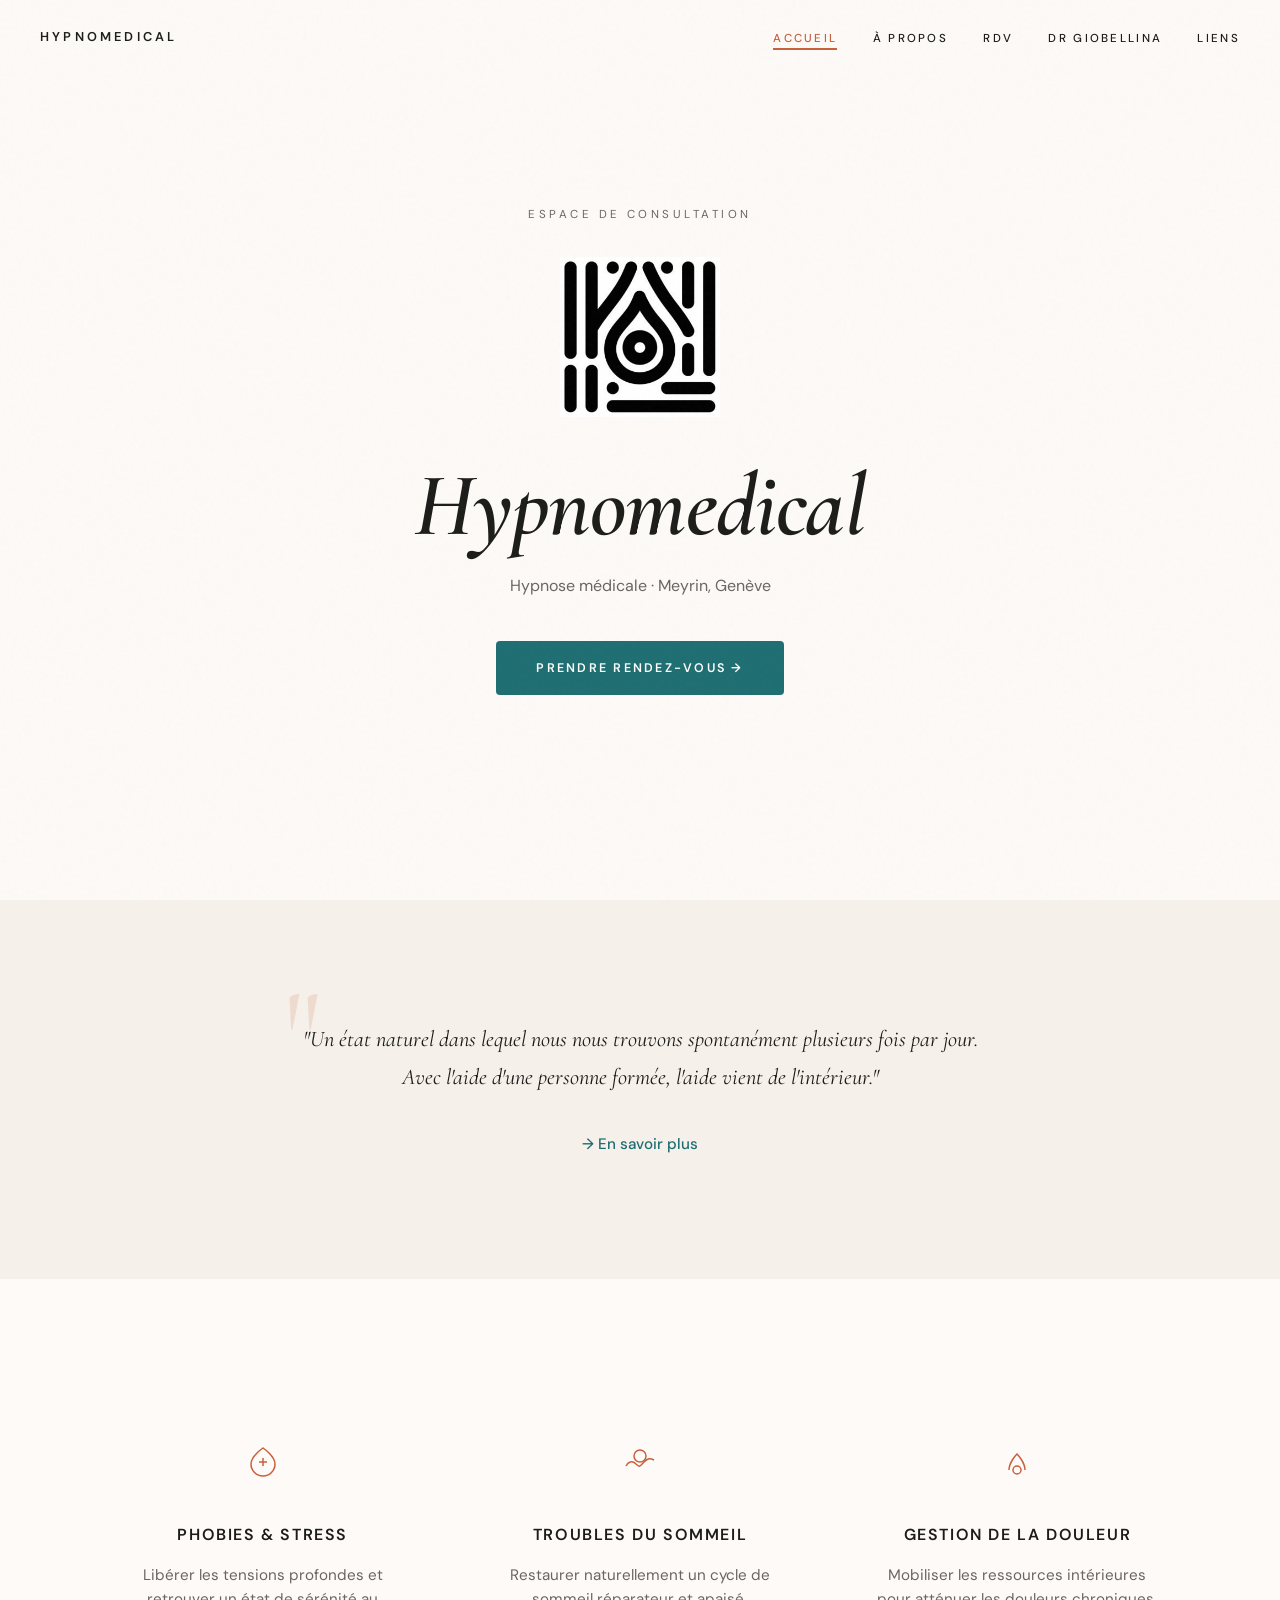
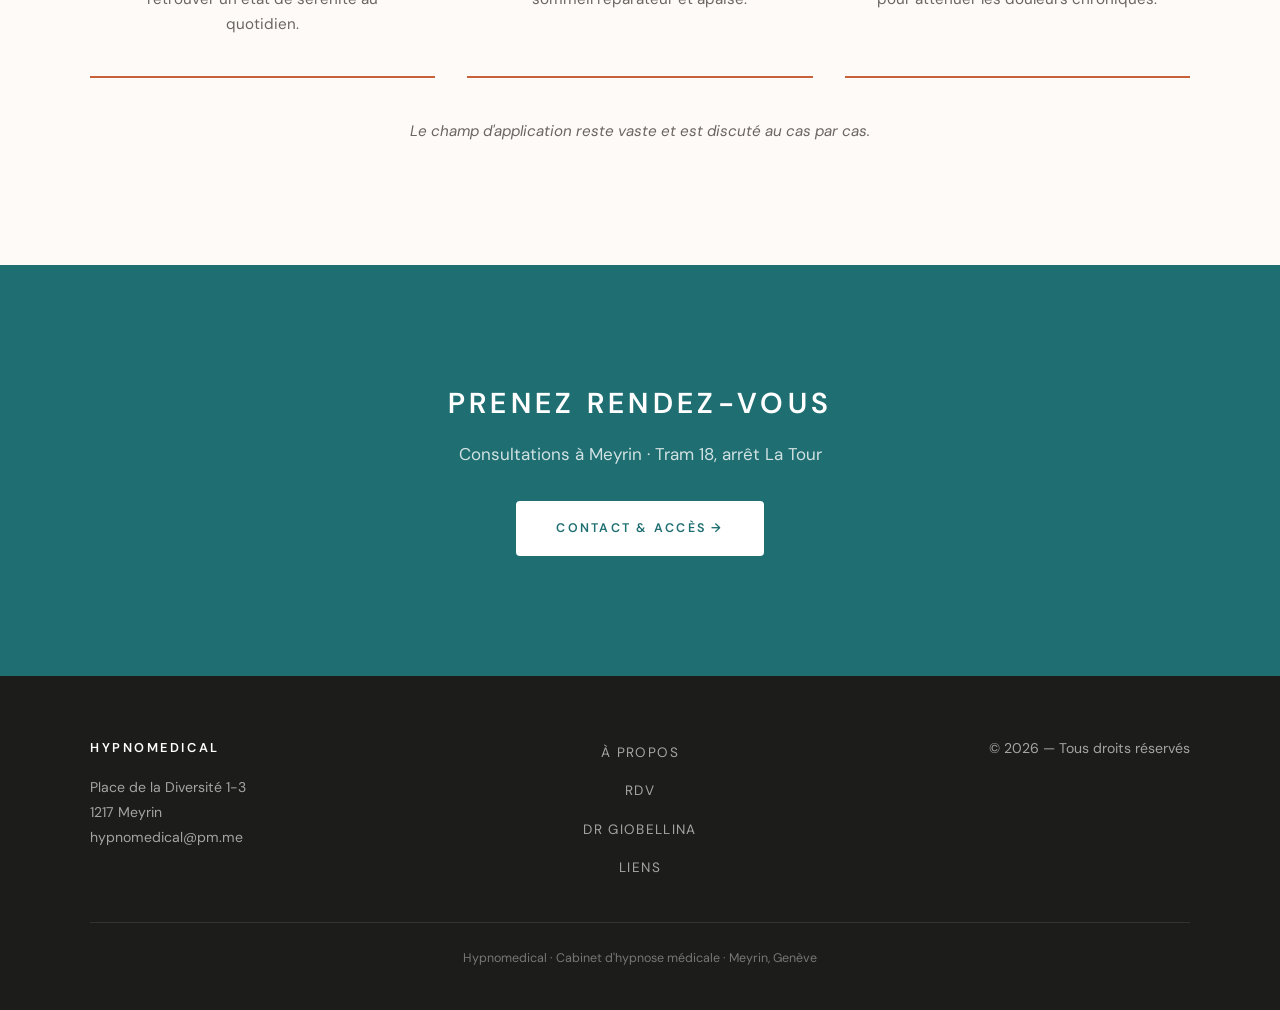
==== index.html @ f83055d2 "Initial commit — site HYPNOMEDICAL v2 5 pages HTML/CSS/JS : accueil, à propos, rdv, dr giobellina, l" ====
<!DOCTYPE html>
<html lang="fr">
<head>
  <meta charset="UTF-8">
  <meta name="viewport" content="width=device-width, initial-scale=1.0">
  <title>Hypnomedical — Cabinet d'hypnose médicale à Meyrin (Genève)</title>
  <meta name="description" content="Cabinet d'hypnose médicale du Dr Giobellina à Meyrin, Genève. Consultations pour adultes et enfants — phobies, stress, sommeil, douleur.">
  <link rel="preconnect" href="https://fonts.googleapis.com">
  <link rel="preconnect" href="https://fonts.gstatic.com" crossorigin>
  <link href="https://fonts.googleapis.com/css2?family=Cormorant+Garamond:ital,wght@0,400;0,600;1,400;1,600&family=DM+Sans:wght@400;500;600&display=swap" rel="stylesheet">
  <link rel="stylesheet" href="css/style.css">
</head>
<body class="page-transition">

  <!-- Custom cursor -->
  <div class="cursor-dot"></div>

  <!-- NAVBAR -->
  <nav class="navbar">
    <div class="navbar-inner">
      <a href="index.html" class="nav-brand">Hypnomedical</a>
      <button class="hamburger" aria-label="Menu">
        <span></span><span></span><span></span>
      </button>
      <ul class="nav-links">
        <li><a href="index.html">Accueil</a></li>
        <li><a href="a-propos.html">À propos</a></li>
        <li><a href="rdv.html">RDV</a></li>
        <li><a href="dr-giobellina.html">Dr Giobellina</a></li>
        <li><a href="liens.html">Liens</a></li>
      </ul>
    </div>
  </nav>

  <!-- Mobile menu overlay -->
  <div class="mobile-menu">
    <a href="index.html">Accueil</a>
    <a href="a-propos.html">À propos</a>
    <a href="rdv.html">RDV</a>
    <a href="dr-giobellina.html">Dr Giobellina</a>
    <a href="liens.html">Liens</a>
  </div>

  <!-- HERO -->
  <section class="hero">
    <span class="hero-label">Espace de consultation</span>

    <div class="hero-logo">
      <img src="img/logo.jpg" alt="Hypnomedical — Logo">
    </div>

    <h1><em>Hypnomedical</em></h1>
    <p class="hero-subtitle">Hypnose médicale · Meyrin, Genève</p>
    <a href="rdv.html" class="btn-cta">Prendre rendez-vous →</a>
  </section>

  <!-- TEASER À PROPOS -->
  <section class="section section--alt">
    <div class="section-inner">
      <div class="teaser-quote reveal">
        <span class="deco-quote">"</span>
        <blockquote>
          "Un état naturel dans lequel nous nous trouvons spontanément plusieurs fois par jour. Avec l'aide d'une personne formée, l'aide vient de l'intérieur."
        </blockquote>
        <a href="a-propos.html" class="teaser-link link-hover">→ En savoir plus</a>
      </div>
    </div>
  </section>

  <!-- INDICATIONS RAPIDES -->
  <section class="section">
    <div class="section-inner--wide">
      <div class="cards-grid">
        <div class="card reveal">
          <span class="card-icon">
            <svg width="40" height="40" viewBox="0 0 40 40" fill="none" xmlns="http://www.w3.org/2000/svg">
              <path d="M20 6C20 6 8 14 8 22c0 6.627 5.373 12 12 12s12-5.373 12-12C32 14 20 6 20 6z" stroke="#C8603A" stroke-width="1.5" fill="none"/>
              <path d="M20 16v8M16 20h8" stroke="#C8603A" stroke-width="1.5"/>
            </svg>
          </span>
          <h3>Phobies & stress</h3>
          <p>Libérer les tensions profondes et retrouver un état de sérénité au quotidien.</p>
        </div>
        <div class="card reveal delay-1">
          <span class="card-icon">
            <svg width="40" height="40" viewBox="0 0 40 40" fill="none" xmlns="http://www.w3.org/2000/svg">
              <path d="M6 24c2-4 6-6 10-2s4 2 8-2 6-4 10-2" stroke="#C8603A" stroke-width="1.5" fill="none"/>
              <circle cx="20" cy="14" r="6" stroke="#C8603A" stroke-width="1.5" fill="none"/>
            </svg>
          </span>
          <h3>Troubles du sommeil</h3>
          <p>Restaurer naturellement un cycle de sommeil réparateur et apaisé.</p>
        </div>
        <div class="card reveal delay-2">
          <span class="card-icon">
            <svg width="40" height="40" viewBox="0 0 40 40" fill="none" xmlns="http://www.w3.org/2000/svg">
              <path d="M12 28c0-8 8-16 8-16s8 8 8 16" stroke="#C8603A" stroke-width="1.5" fill="none"/>
              <circle cx="20" cy="28" r="4" stroke="#C8603A" stroke-width="1.5" fill="none"/>
            </svg>
          </span>
          <h3>Gestion de la douleur</h3>
          <p>Mobiliser les ressources intérieures pour atténuer les douleurs chroniques.</p>
        </div>
      </div>
      <p class="cards-note reveal">Le champ d'application reste vaste et est discuté au cas par cas.</p>
    </div>
  </section>

  <!-- CTA FINAL -->
  <section class="section section--teal">
    <div class="section-inner reveal">
      <h2 style="color:#fff; margin-bottom:1rem;">Prenez rendez-vous</h2>
      <p style="color:rgba(255,255,255,0.8); margin-bottom:2rem;">Consultations à Meyrin · Tram 18, arrêt La Tour</p>
      <a href="rdv.html" class="btn-cta btn-cta--white">Contact & accès →</a>
    </div>
  </section>

  <!-- FOOTER -->
  <footer class="site-footer">
    <div class="footer-inner">
      <div class="footer-col">
        <h4>Hypnomedical</h4>
        <p>Place de la Diversité 1-3<br>1217 Meyrin</p>
        <p><a href="mailto:hypnomedical@pm.me">hypnomedical@pm.me</a></p>
      </div>
      <div class="footer-col">
        <ul class="footer-nav">
          <li><a href="a-propos.html">À propos</a></li>
          <li><a href="rdv.html">RDV</a></li>
          <li><a href="dr-giobellina.html">Dr Giobellina</a></li>
          <li><a href="liens.html">Liens</a></li>
        </ul>
      </div>
      <div class="footer-col footer-col--right">
        <p>&copy; 2026 — Tous droits réservés</p>
      </div>
    </div>
    <div class="footer-bottom">
      Hypnomedical · Cabinet d'hypnose médicale · Meyrin, Genève
    </div>
  </footer>

  <script src="js/main.js"></script>
</body>
</html>
---- css/style.css ----
/* ===== RESET & BASE ===== */
*,
*::before,
*::after {
  margin: 0;
  padding: 0;
  box-sizing: border-box;
}

:root {
  --bg-main: #FDFAF7;
  --bg-alt: #F5F0EA;
  --bg-dark: #1C1C1A;
  --text: #1C1C1A;
  --text-secondary: #6B6560;
  --terracotta: #C8603A;
  --teal: #1E6E72;
  --teal-dark: #175558;
  --border: #E2D9CF;
  --white: #FFFFFF;
  --max-content: 680px;
  --max-wide: 1100px;
}

html {
  scroll-behavior: smooth;
}

body {
  font-family: 'DM Sans', 'Inter', sans-serif;
  font-size: 17px;
  line-height: 1.8;
  color: var(--text);
  background: var(--bg-main);
  min-height: 100vh;
  overflow-x: hidden;
}

/* Subtle paper texture */
body::before {
  content: '';
  position: fixed;
  top: 0;
  left: 0;
  width: 100%;
  height: 100%;
  pointer-events: none;
  z-index: 9999;
  opacity: 0.03;
  background-image: url("data:image/svg+xml,%3Csvg viewBox='0 0 256 256' xmlns='http://www.w3.org/2000/svg'%3E%3Cfilter id='noise'%3E%3CfeTurbulence type='fractalNoise' baseFrequency='0.9' numOctaves='4' stitchTiles='stitch'/%3E%3C/filter%3E%3Crect width='100%25' height='100%25' filter='url(%23noise)'/%3E%3C/svg%3E");
}

a {
  color: var(--teal);
  text-decoration: none;
  position: relative;
}

img {
  max-width: 100%;
  height: auto;
}

/* ===== CUSTOM CURSOR ===== */
.cursor-dot {
  width: 36px;
  height: 36px;
  border: 1.5px solid var(--text);
  border-radius: 50%;
  position: fixed;
  pointer-events: none;
  z-index: 10000;
  transition: transform 0.15s ease, opacity 0.15s ease, border-color 0.2s;
  transform: translate(-50%, -50%);
  opacity: 0;
}

.cursor-dot.visible {
  opacity: 1;
}

.cursor-dot.hovering {
  transform: translate(-50%, -50%) scale(1.6);
  border-color: var(--terracotta);
}

/* ===== LINK UNDERLINE ANIMATION ===== */
.link-hover {
  position: relative;
  display: inline;
}

.link-hover::after {
  content: '';
  position: absolute;
  bottom: -2px;
  left: 0;
  width: 0;
  height: 1.5px;
  background: currentColor;
  transition: width 0.3s ease;
}

.link-hover:hover::after {
  width: 100%;
}

/* ===== TYPOGRAPHY ===== */
h1 {
  font-family: 'Cormorant Garamond', 'Playfair Display', Georgia, serif;
  font-weight: 600;
  font-size: clamp(2.8rem, 7vw, 6.5rem);
  line-height: 1.1;
  color: var(--text);
  letter-spacing: -0.01em;
}

h2 {
  font-family: 'DM Sans', sans-serif;
  font-weight: 600;
  text-transform: uppercase;
  letter-spacing: 0.15em;
  font-size: clamp(1.3rem, 2.5vw, 1.8rem);
  line-height: 1.3;
  color: var(--text);
}

.label {
  text-transform: uppercase;
  font-size: 0.75rem;
  letter-spacing: 0.2em;
  color: var(--text-secondary);
  margin-bottom: 1rem;
  display: block;
}

.title-underline {
  display: block;
  width: 60px;
  height: 3px;
  background: var(--terracotta);
  margin: 1.5rem auto 0;
}

/* ===== SCROLL REVEAL ===== */
.reveal {
  opacity: 0;
  transform: translateY(24px);
  transition: opacity 0.7s ease-out, transform 0.7s ease-out;
}

.reveal.visible {
  opacity: 1;
  transform: translateY(0);
}

.reveal.delay-1 { transition-delay: 0.15s; }
.reveal.delay-2 { transition-delay: 0.3s; }
.reveal.delay-3 { transition-delay: 0.45s; }

/* ===== NAVBAR ===== */
.navbar {
  position: fixed;
  top: 0;
  left: 0;
  width: 100%;
  z-index: 1000;
  transition: background 0.4s, box-shadow 0.4s;
  background: transparent;
}

.navbar.scrolled {
  background: var(--bg-main);
  box-shadow: 0 1px 12px rgba(0, 0, 0, 0.06);
}

.navbar-inner {
  max-width: 1280px;
  margin: 0 auto;
  padding: 1.3rem 2.5rem;
  display: flex;
  justify-content: space-between;
  align-items: center;
}

.nav-brand {
  font-family: 'DM Sans', sans-serif;
  font-size: 0.8rem;
  font-weight: 600;
  text-transform: uppercase;
  letter-spacing: 0.25em;
  color: var(--text);
  text-decoration: none;
}

.nav-brand:hover {
  color: var(--terracotta);
}

.nav-links {
  list-style: none;
  display: flex;
  gap: 2.2rem;
}

.nav-links a {
  color: var(--text);
  text-decoration: none;
  text-transform: uppercase;
  font-size: 0.72rem;
  letter-spacing: 0.2em;
  font-weight: 500;
  position: relative;
  transition: color 0.2s;
}

.nav-links a::after {
  content: '';
  position: absolute;
  bottom: -4px;
  left: 0;
  width: 0;
  height: 1.5px;
  background: var(--terracotta);
  transition: width 0.3s ease;
}

.nav-links a:hover,
.nav-links a.active {
  color: var(--terracotta);
}

.nav-links a:hover::after,
.nav-links a.active::after {
  width: 100%;
}

/* Hamburger */
.hamburger {
  display: none;
  background: none;
  border: none;
  cursor: pointer;
  padding: 0.5rem;
  z-index: 1001;
  position: relative;
}

.hamburger span {
  display: block;
  width: 24px;
  height: 1.5px;
  background: var(--text);
  margin: 6px 0;
  transition: transform 0.4s ease, opacity 0.3s ease, background 0.3s;
}

.hamburger.open span {
  background: var(--white);
}

.hamburger.open span:nth-child(1) {
  transform: translateY(7.5px) rotate(45deg);
}

.hamburger.open span:nth-child(2) {
  opacity: 0;
}

.hamburger.open span:nth-child(3) {
  transform: translateY(-7.5px) rotate(-45deg);
}

/* Mobile overlay */
.mobile-menu {
  display: none;
  position: fixed;
  inset: 0;
  background: var(--bg-dark);
  z-index: 999;
  flex-direction: column;
  align-items: center;
  justify-content: center;
  gap: 2rem;
  opacity: 0;
  transition: opacity 0.4s ease;
}

.mobile-menu.open {
  display: flex;
  opacity: 1;
}

.mobile-menu a {
  color: var(--white);
  text-decoration: none;
  text-transform: uppercase;
  font-size: 1.5rem;
  letter-spacing: 0.15em;
  font-weight: 500;
  transition: color 0.2s;
}

.mobile-menu a:hover,
.mobile-menu a.active {
  color: var(--terracotta);
}

/* ===== SECTIONS ===== */
.section {
  padding: 120px 2.5rem;
}

.section--alt {
  background: var(--bg-alt);
}

.section--dark {
  background: var(--bg-dark);
  color: var(--white);
}

.section--teal {
  background: var(--teal);
  color: var(--white);
}

.section-inner {
  max-width: var(--max-content);
  margin: 0 auto;
  text-align: center;
}

.section-inner--wide {
  max-width: var(--max-wide);
  margin: 0 auto;
}

/* ===== HOME HERO ===== */
.hero {
  display: flex;
  flex-direction: column;
  align-items: center;
  justify-content: center;
  min-height: 100vh;
  padding: 2rem 2.5rem;
  text-align: center;
  position: relative;
}

.hero-label {
  text-transform: uppercase;
  font-size: 0.72rem;
  letter-spacing: 0.3em;
  color: var(--text-secondary);
  margin-bottom: 2rem;
  opacity: 0;
  transform: translateY(16px);
  animation: heroFade 0.8s ease-out 0.2s forwards;
}

.hero-logo {
  width: 160px;
  height: 160px;
  margin-bottom: 2.5rem;
  opacity: 0;
  transform: translateY(16px);
  animation: heroFade 0.8s ease-out 0.4s forwards;
}

.hero-logo img,
.hero-logo svg {
  width: 100%;
  height: 100%;
  object-fit: contain;
  animation: breathe 4s ease-in-out infinite;
}

@keyframes breathe {
  0%, 100% { transform: scale(1); }
  50% { transform: scale(1.03); }
}

.hero h1 {
  opacity: 0;
  transform: translateY(20px);
  animation: heroFade 0.8s ease-out 0.6s forwards;
  margin-bottom: 1rem;
}

.hero h1 em {
  font-style: italic;
}

.hero-subtitle {
  font-size: 1rem;
  color: var(--text-secondary);
  margin-bottom: 2.5rem;
  opacity: 0;
  transform: translateY(16px);
  animation: heroFade 0.8s ease-out 0.8s forwards;
}

.hero .btn-cta {
  opacity: 0;
  transform: translateY(16px);
  animation: heroFade 0.8s ease-out 1s forwards;
}

@keyframes heroFade {
  to {
    opacity: 1;
    transform: translateY(0);
  }
}

/* ===== BUTTONS ===== */
.btn-cta {
  display: inline-block;
  background: var(--teal);
  color: var(--white);
  padding: 16px 40px;
  font-family: 'DM Sans', sans-serif;
  text-transform: uppercase;
  font-size: 0.78rem;
  letter-spacing: 0.18em;
  font-weight: 600;
  text-decoration: none;
  border: none;
  border-radius: 4px;
  cursor: pointer;
  transition: background 0.3s, transform 0.3s, box-shadow 0.3s;
}

.btn-cta:hover {
  background: var(--teal-dark);
  color: var(--white);
  transform: translateY(-2px);
  box-shadow: 0 6px 20px rgba(30, 110, 114, 0.25);
}

.btn-cta--white {
  background: var(--white);
  color: var(--teal);
}

.btn-cta--white:hover {
  background: #f0f0f0;
  color: var(--teal);
  transform: translateY(-2px);
  box-shadow: 0 6px 20px rgba(0, 0, 0, 0.1);
}

/* ===== QUOTE / TEASER ===== */
.teaser-quote {
  position: relative;
  max-width: 700px;
  margin: 0 auto;
}

.teaser-quote .deco-quote {
  font-family: 'Cormorant Garamond', serif;
  font-size: 8rem;
  color: var(--terracotta);
  opacity: 0.15;
  position: absolute;
  top: -3rem;
  left: -1rem;
  line-height: 1;
  user-select: none;
}

.teaser-quote blockquote {
  font-family: 'Cormorant Garamond', serif;
  font-size: 1.4rem;
  font-style: italic;
  line-height: 1.7;
  color: var(--text);
  margin-bottom: 2rem;
}

.teaser-link {
  color: var(--teal);
  font-weight: 500;
  font-size: 0.95rem;
}

/* ===== INDICATION CARDS ===== */
.cards-grid {
  display: grid;
  grid-template-columns: repeat(3, 1fr);
  gap: 2rem;
  max-width: var(--max-wide);
  margin: 0 auto;
}

.card {
  text-align: center;
  padding: 2.5rem 2rem;
  border-bottom: 2px solid var(--terracotta);
}

.card-icon {
  font-size: 2.2rem;
  margin-bottom: 1.2rem;
  display: block;
}

.card h3 {
  font-family: 'DM Sans', sans-serif;
  font-weight: 600;
  text-transform: uppercase;
  letter-spacing: 0.1em;
  font-size: 1rem;
  margin-bottom: 0.8rem;
}

.card p {
  font-size: 0.95rem;
  color: var(--text-secondary);
  line-height: 1.6;
}

.cards-note {
  text-align: center;
  color: var(--text-secondary);
  font-style: italic;
  margin-top: 2.5rem;
  font-size: 0.95rem;
}

/* ===== PAGE HERO ===== */
.page-hero {
  background: var(--bg-alt);
  padding: 160px 2.5rem 80px;
  text-align: center;
}

.page-hero h1 {
  margin-top: 0.5rem;
}

.page-hero .subtitle {
  max-width: 600px;
  margin: 1.5rem auto 0;
  color: var(--text-secondary);
  font-size: 0.95rem;
}

/* ===== TEXT CONTENT ===== */
.text-content {
  max-width: var(--max-content);
  margin: 0 auto;
  text-align: center;
}

.text-content p {
  margin-bottom: 1.4rem;
}

.text-content p strong {
  color: var(--text);
}

/* ===== TWO COLUMNS ===== */
.two-cols {
  display: grid;
  grid-template-columns: 1fr 1fr;
  gap: 3rem;
  max-width: 960px;
  margin: 0 auto;
  text-align: left;
}

.two-cols--divided {
  position: relative;
}

.two-cols--divided::after {
  content: '';
  position: absolute;
  top: 0;
  left: 50%;
  width: 1px;
  height: 100%;
  background: var(--border);
}

.col-block .label {
  margin-bottom: 0.8rem;
  color: var(--terracotta);
  font-weight: 600;
}

.col-block p {
  line-height: 1.8;
}

/* ===== RDV CONTACT COLS ===== */
.contact-cols {
  display: grid;
  grid-template-columns: 1fr 1fr;
  gap: 4rem;
  max-width: 960px;
  margin: 0 auto;
  text-align: left;
}

.contact-block .label {
  color: var(--terracotta);
  font-weight: 600;
  margin-bottom: 1rem;
}

.contact-block a {
  font-weight: 500;
}

.contact-block p {
  margin-bottom: 0.6rem;
}

.contact-block .transport {
  margin-top: 1.2rem;
  font-size: 0.95rem;
  color: var(--text-secondary);
}

/* ===== MAP ===== */
.map-section {
  padding: 0 2.5rem 0;
}

.map-container {
  max-width: var(--max-wide);
  margin: 0 auto;
  border-radius: 8px;
  overflow: hidden;
  max-height: 400px;
}

.map-container iframe {
  width: 100%;
  height: 400px;
  border: 0;
  display: block;
}

/* ===== DR BIO ===== */
.bio-grid {
  display: grid;
  grid-template-columns: 2fr 3fr;
  gap: 4rem;
  max-width: 960px;
  margin: 0 auto;
  align-items: center;
  text-align: left;
}

.bio-photo {
  width: 100%;
  max-width: 320px;
  background: var(--bg-alt);
  border-radius: 8px;
  overflow: hidden;
}

.bio-photo img {
  width: 100%;
  height: 100%;
  object-fit: cover;
  display: block;
}

.bio-text h1 {
  font-size: clamp(2rem, 4vw, 3.5rem);
  margin-bottom: 1.5rem;
}

.bio-text p {
  margin-bottom: 1rem;
  color: var(--text-secondary);
}

.bio-text .label {
  color: var(--terracotta);
  font-weight: 600;
}

.bio-link {
  display: inline-block;
  margin-top: 1.5rem;
  color: var(--teal);
  font-weight: 500;
}

/* ===== LINKS LIST ===== */
.link-item {
  display: flex;
  justify-content: space-between;
  align-items: center;
  padding: 1.5rem 0;
  border-bottom: 1px solid var(--border);
  text-align: left;
}

.link-item:first-child {
  border-top: 1px solid var(--border);
}

.link-item-text {
  flex: 1;
}

.link-item-text a {
  font-weight: 600;
  font-size: 1.05rem;
  color: var(--teal);
}

.link-item-text p {
  font-size: 0.88rem;
  color: var(--text-secondary);
  margin-top: 0.3rem;
}

.link-arrow {
  font-size: 1.3rem;
  color: var(--teal);
  transition: transform 0.3s ease;
  margin-left: 1rem;
  flex-shrink: 0;
}

.link-item:hover .link-arrow {
  transform: translateX(6px);
}

/* ===== EDITORIAL BLOCKS ===== */
.editorial-grid {
  display: grid;
  grid-template-columns: 1fr 1fr;
  gap: 3rem;
  max-width: 960px;
  margin: 0 auto;
  text-align: left;
}

.editorial-block .label {
  color: var(--terracotta);
  font-weight: 600;
  margin-bottom: 0.8rem;
}

.editorial-block p {
  color: var(--text-secondary);
  line-height: 1.7;
}

.editorial-block .ref {
  font-family: 'Cormorant Garamond', serif;
  font-style: italic;
  color: var(--text);
  margin-top: 0.8rem;
  font-size: 0.95rem;
}

/* ===== FOOTER ===== */
.site-footer {
  background: var(--bg-dark);
  color: rgba(255, 255, 255, 0.7);
  padding: 60px 2.5rem 40px;
}

.footer-inner {
  max-width: 1100px;
  margin: 0 auto;
  display: grid;
  grid-template-columns: 1fr 1fr 1fr;
  gap: 2rem;
}

.footer-col h4 {
  font-family: 'DM Sans', sans-serif;
  font-size: 0.8rem;
  text-transform: uppercase;
  letter-spacing: 0.2em;
  color: var(--white);
  margin-bottom: 1rem;
  font-weight: 600;
}

.footer-col p,
.footer-col a {
  font-size: 0.88rem;
  color: rgba(255, 255, 255, 0.6);
  line-height: 1.8;
}

.footer-col a:hover {
  color: var(--white);
}

.footer-col--right {
  text-align: right;
}

.footer-nav {
  list-style: none;
  text-align: center;
}

.footer-nav li {
  margin-bottom: 0.5rem;
}

.footer-nav a {
  font-size: 0.85rem;
  text-transform: uppercase;
  letter-spacing: 0.1em;
}

.footer-bottom {
  max-width: 1100px;
  margin: 2rem auto 0;
  padding-top: 1.5rem;
  border-top: 1px solid #333;
  text-align: center;
  font-size: 0.78rem;
  color: rgba(255, 255, 255, 0.4);
}

/* ===== PAGE TRANSITION ===== */
.page-transition {
  animation: pageIn 0.5s ease-out;
}

@keyframes pageIn {
  from {
    opacity: 0;
  }
  to {
    opacity: 1;
  }
}

/* ===== RESPONSIVE ===== */
@media (max-width: 768px) {
  .hamburger {
    display: block;
  }

  .nav-links {
    display: none;
  }

  .section {
    padding: 80px 1.5rem;
  }

  .hero {
    padding: 2rem 1.5rem;
  }

  .hero-logo {
    width: 120px;
    height: 120px;
  }

  .page-hero {
    padding: 130px 1.5rem 60px;
  }

  .cards-grid {
    grid-template-columns: 1fr;
    gap: 1.5rem;
  }

  .two-cols,
  .contact-cols,
  .editorial-grid {
    grid-template-columns: 1fr;
    gap: 2rem;
  }

  .two-cols--divided::after {
    display: none;
  }

  .bio-grid {
    grid-template-columns: 1fr;
    gap: 2rem;
    text-align: center;
  }

  .bio-photo {
    margin: 0 auto;
    max-width: 220px;
  }

  .bio-text {
    text-align: center;
  }

  .footer-inner {
    grid-template-columns: 1fr;
    text-align: center;
    gap: 2rem;
  }

  .footer-col--right {
    text-align: center;
  }

  .link-item {
    flex-direction: column;
    align-items: flex-start;
    gap: 0.5rem;
  }

  .cursor-dot {
    display: none !important;
  }

  .navbar-inner {
    padding: 1rem 1.5rem;
  }
}

@media (max-width: 480px) {
  h1 {
    font-size: 2.2rem;
  }

  .teaser-quote blockquote {
    font-size: 1.15rem;
  }

  .teaser-quote .deco-quote {
    font-size: 5rem;
    top: -2rem;
  }
}
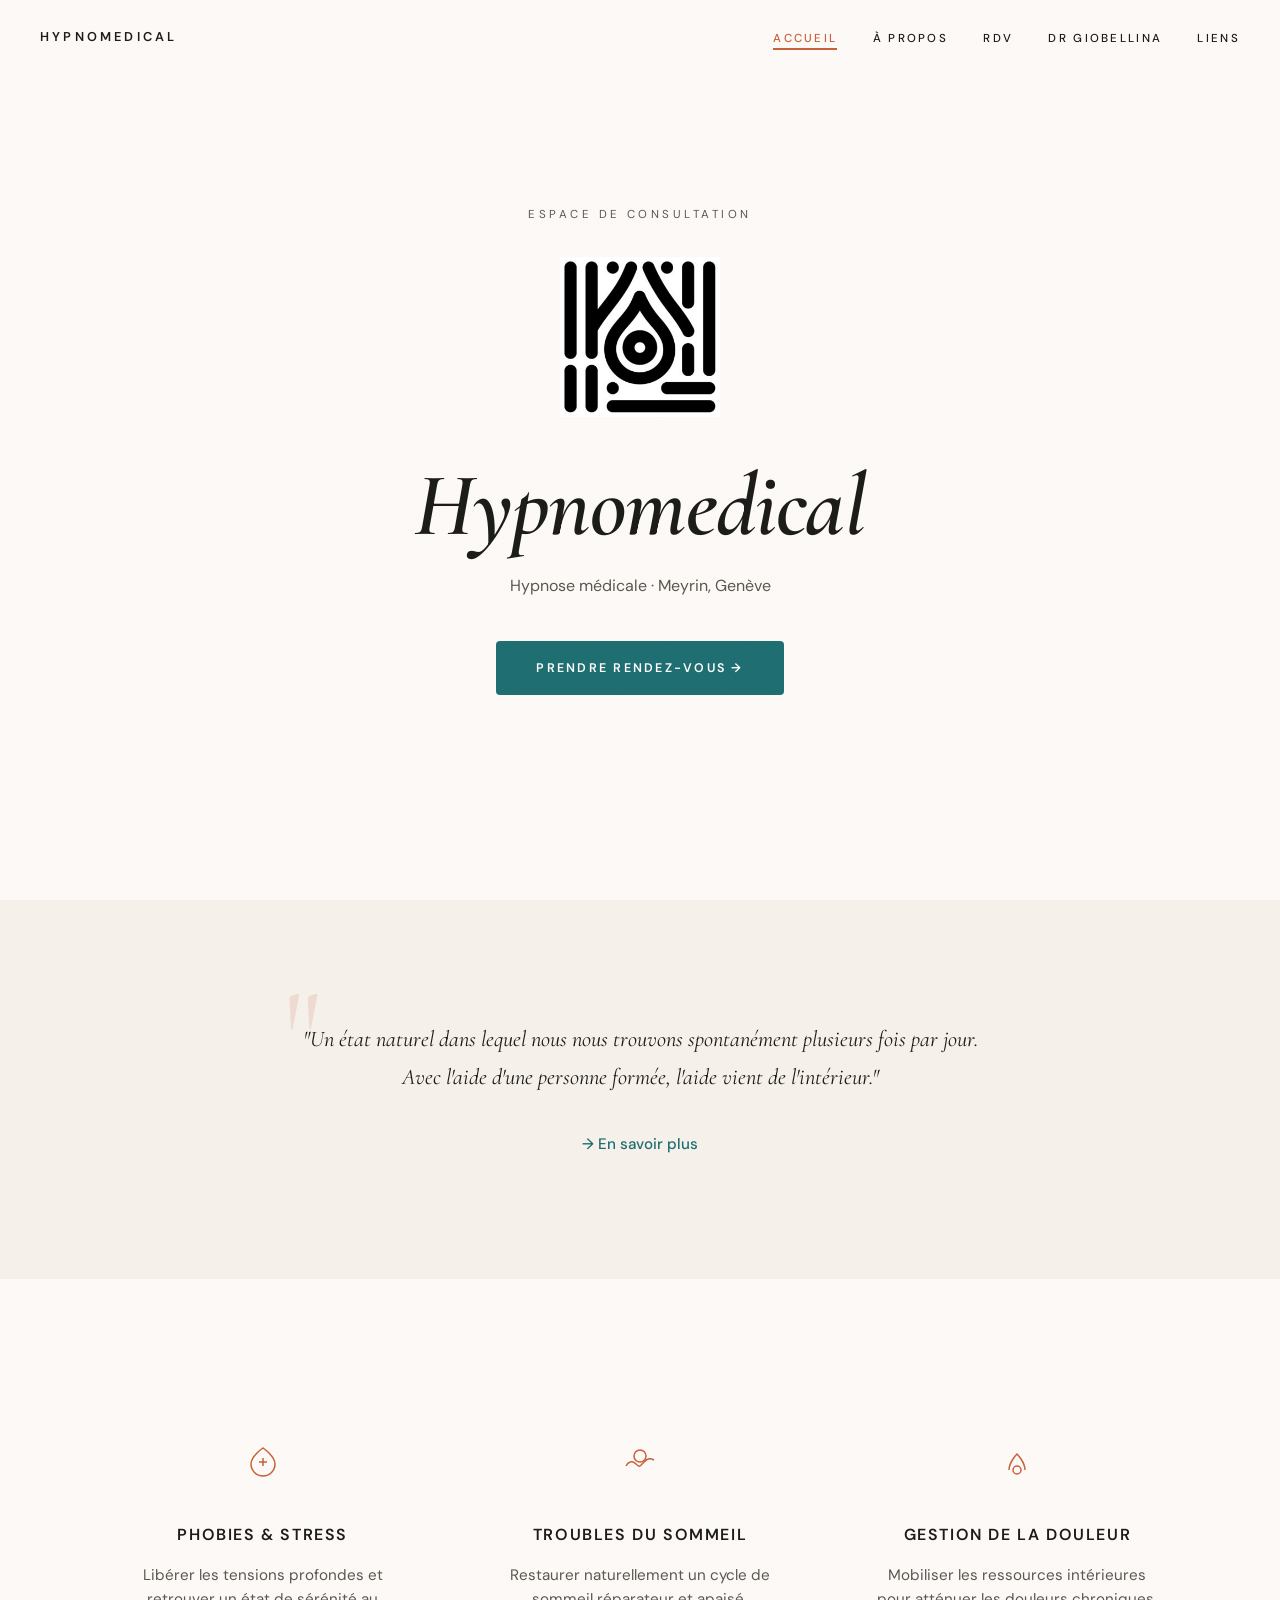
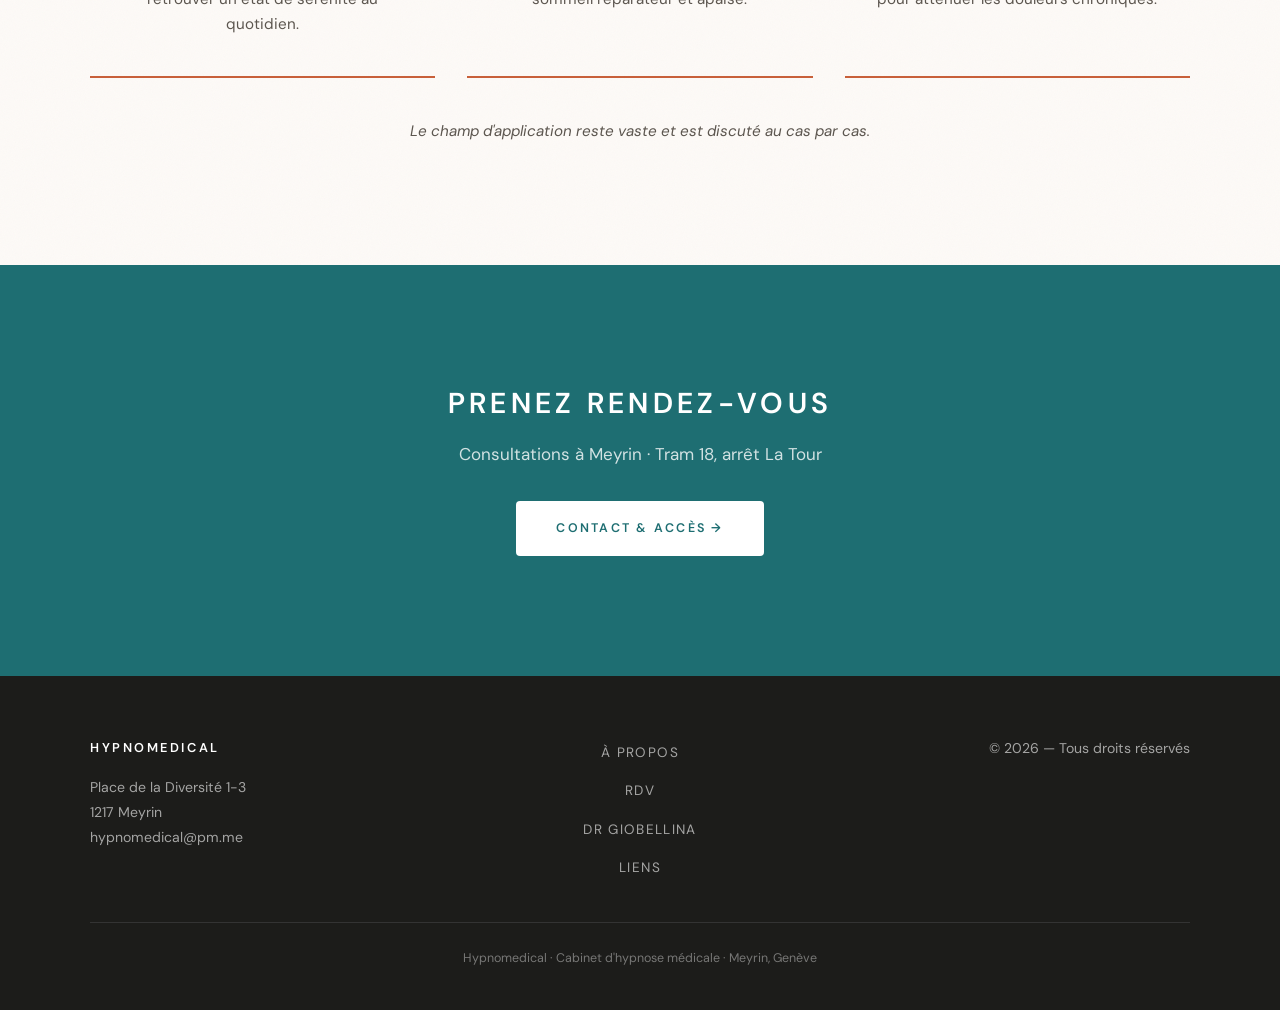
==== commit 5cf677be: "SEO, performance & accessibility improvements - Add favicon, apple-touch-icon, icon-192 - Add Open G" ====
--- a/index.html
+++ b/index.html
@@ -4,11 +4,55 @@
   <meta charset="UTF-8">
   <meta name="viewport" content="width=device-width, initial-scale=1.0">
   <title>Hypnomedical — Cabinet d'hypnose médicale à Meyrin (Genève)</title>
-  <meta name="description" content="Cabinet d'hypnose médicale du Dr Giobellina à Meyrin, Genève. Consultations pour adultes et enfants — phobies, stress, sommeil, douleur.">
+  <meta name="description" content="Cabinet d'hypnose médicale du Dr Giobellina à Meyrin, Genève. Consultations pour adultes et enfants — phobies, stress, sommeil, gestion de la douleur.">
+  <meta name="theme-color" content="#FDFAF7">
+  <link rel="icon" href="img/favicon.ico" type="image/x-icon">
+  <link rel="apple-touch-icon" href="img/apple-touch-icon.png">
+  <!-- Open Graph -->
+  <meta property="og:type" content="website">
+  <meta property="og:title" content="Hypnomedical — Cabinet d'hypnose médicale à Meyrin (Genève)">
+  <meta property="og:description" content="Cabinet d'hypnose médicale du Dr Giobellina à Meyrin, Genève. Phobies, stress, sommeil, douleur.">
+  <meta property="og:url" content="https://hypnomedical.piixel.ch/">
+  <meta property="og:image" content="https://hypnomedical.piixel.ch/img/logo.jpg">
+  <meta property="og:locale" content="fr_CH">
+  <meta property="og:site_name" content="Hypnomedical">
+  <!-- Twitter -->
+  <meta name="twitter:card" content="summary">
+  <meta name="twitter:title" content="Hypnomedical — Hypnose médicale à Meyrin, Genève">
+  <meta name="twitter:description" content="Cabinet d'hypnose médicale du Dr Giobellina. Consultations pour adultes et enfants.">
+  <meta name="twitter:image" content="https://hypnomedical.piixel.ch/img/logo.jpg">
+  <!-- Canonical -->
+  <link rel="canonical" href="https://hypnomedical.piixel.ch/">
   <link rel="preconnect" href="https://fonts.googleapis.com">
   <link rel="preconnect" href="https://fonts.gstatic.com" crossorigin>
   <link href="https://fonts.googleapis.com/css2?family=Cormorant+Garamond:ital,wght@0,400;0,600;1,400;1,600&family=DM+Sans:wght@400;500;600&display=swap" rel="stylesheet">
   <link rel="stylesheet" href="css/style.css">
+  <!-- Schema.org -->
+  <script type="application/ld+json">
+  {
+    "@context": "https://schema.org",
+    "@type": "Physician",
+    "name": "Hypnomedical — Dr Giobellina",
+    "description": "Cabinet d'hypnose médicale à Meyrin, Genève",
+    "url": "https://hypnomedical.piixel.ch",
+    "telephone": "+41764831137",
+    "email": "hypnomedical@pm.me",
+    "address": {
+      "@type": "PostalAddress",
+      "streetAddress": "Place de la Diversité 1-3",
+      "addressLocality": "Meyrin",
+      "postalCode": "1217",
+      "addressRegion": "GE",
+      "addressCountry": "CH"
+    },
+    "medicalSpecialty": "Hypnotherapy",
+    "availableService": {
+      "@type": "MedicalTherapy",
+      "name": "Hypnose médicale",
+      "description": "Thérapie psycho-corporelle pour phobies, stress, troubles du sommeil et gestion de la douleur"
+    }
+  }
+  </script>
 </head>
 <body class="page-transition">
 
@@ -46,7 +90,7 @@
     <span class="hero-label">Espace de consultation</span>
 
     <div class="hero-logo">
-      <img src="img/logo.jpg" alt="Hypnomedical — Logo">
+      <img src="img/logo.jpg" alt="Hypnomedical — Logo" width="160" height="160">
     </div>
 
     <h1><em>Hypnomedical</em></h1>
@@ -121,7 +165,7 @@
       <div class="footer-col">
         <h4>Hypnomedical</h4>
         <p>Place de la Diversité 1-3<br>1217 Meyrin</p>
-        <p><a href="mailto:hypnomedical@pm.me">hypnomedical@pm.me</a></p>
+        <p><a href="mailto:hypnomedical@pm.me" aria-label="Envoyer un email à Hypnomedical">hypnomedical@pm.me</a></p>
       </div>
       <div class="footer-col">
         <ul class="footer-nav">
--- a/css/style.css
+++ b/css/style.css
@@ -12,7 +12,7 @@
   --bg-alt: #F5F0EA;
   --bg-dark: #1C1C1A;
   --text: #1C1C1A;
-  --text-secondary: #6B6560;
+  --text-secondary: #5C564F;
   --terracotta: #C8603A;
   --teal: #1E6E72;
   --teal-dark: #175558;
@@ -36,18 +36,11 @@
   overflow-x: hidden;
 }
 
-/* Subtle paper texture */
-body::before {
-  content: '';
-  position: fixed;
-  top: 0;
-  left: 0;
-  width: 100%;
-  height: 100%;
-  pointer-events: none;
-  z-index: 9999;
-  opacity: 0.03;
-  background-image: url("data:image/svg+xml,%3Csvg viewBox='0 0 256 256' xmlns='http://www.w3.org/2000/svg'%3E%3Cfilter id='noise'%3E%3CfeTurbulence type='fractalNoise' baseFrequency='0.9' numOctaves='4' stitchTiles='stitch'/%3E%3C/filter%3E%3Crect width='100%25' height='100%25' filter='url(%23noise)'/%3E%3C/svg%3E");
+/* Subtle paper texture — lightweight, no fixed overlay */
+body {
+  background-image: url("data:image/svg+xml,%3Csvg viewBox='0 0 256 256' xmlns='http://www.w3.org/2000/svg'%3E%3Cfilter id='n'%3E%3CfeTurbulence type='fractalNoise' baseFrequency='0.9' numOctaves='3' stitchTiles='stitch'/%3E%3C/filter%3E%3Crect width='100%25' height='100%25' filter='url(%23n)' opacity='0.03'/%3E%3C/svg%3E");
+  background-repeat: repeat;
+  background-size: 256px 256px;
 }
 
 a {
